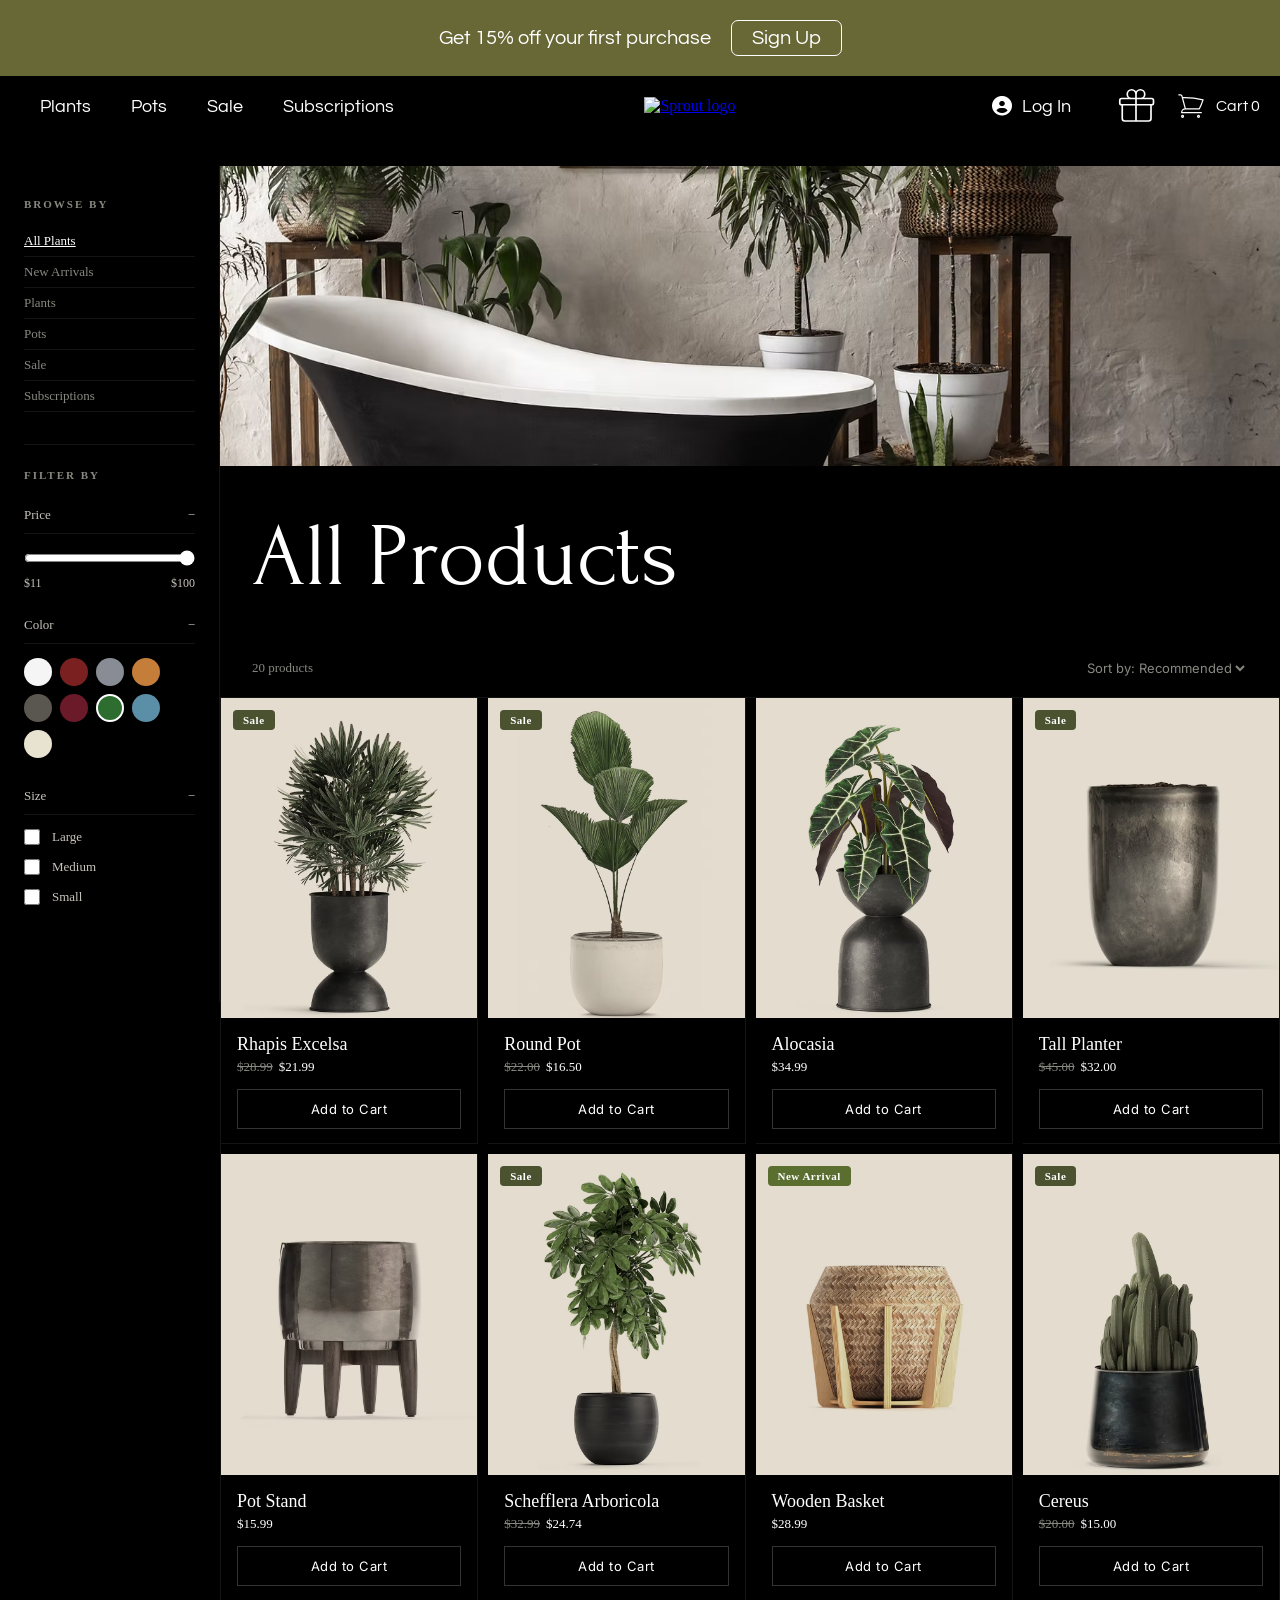
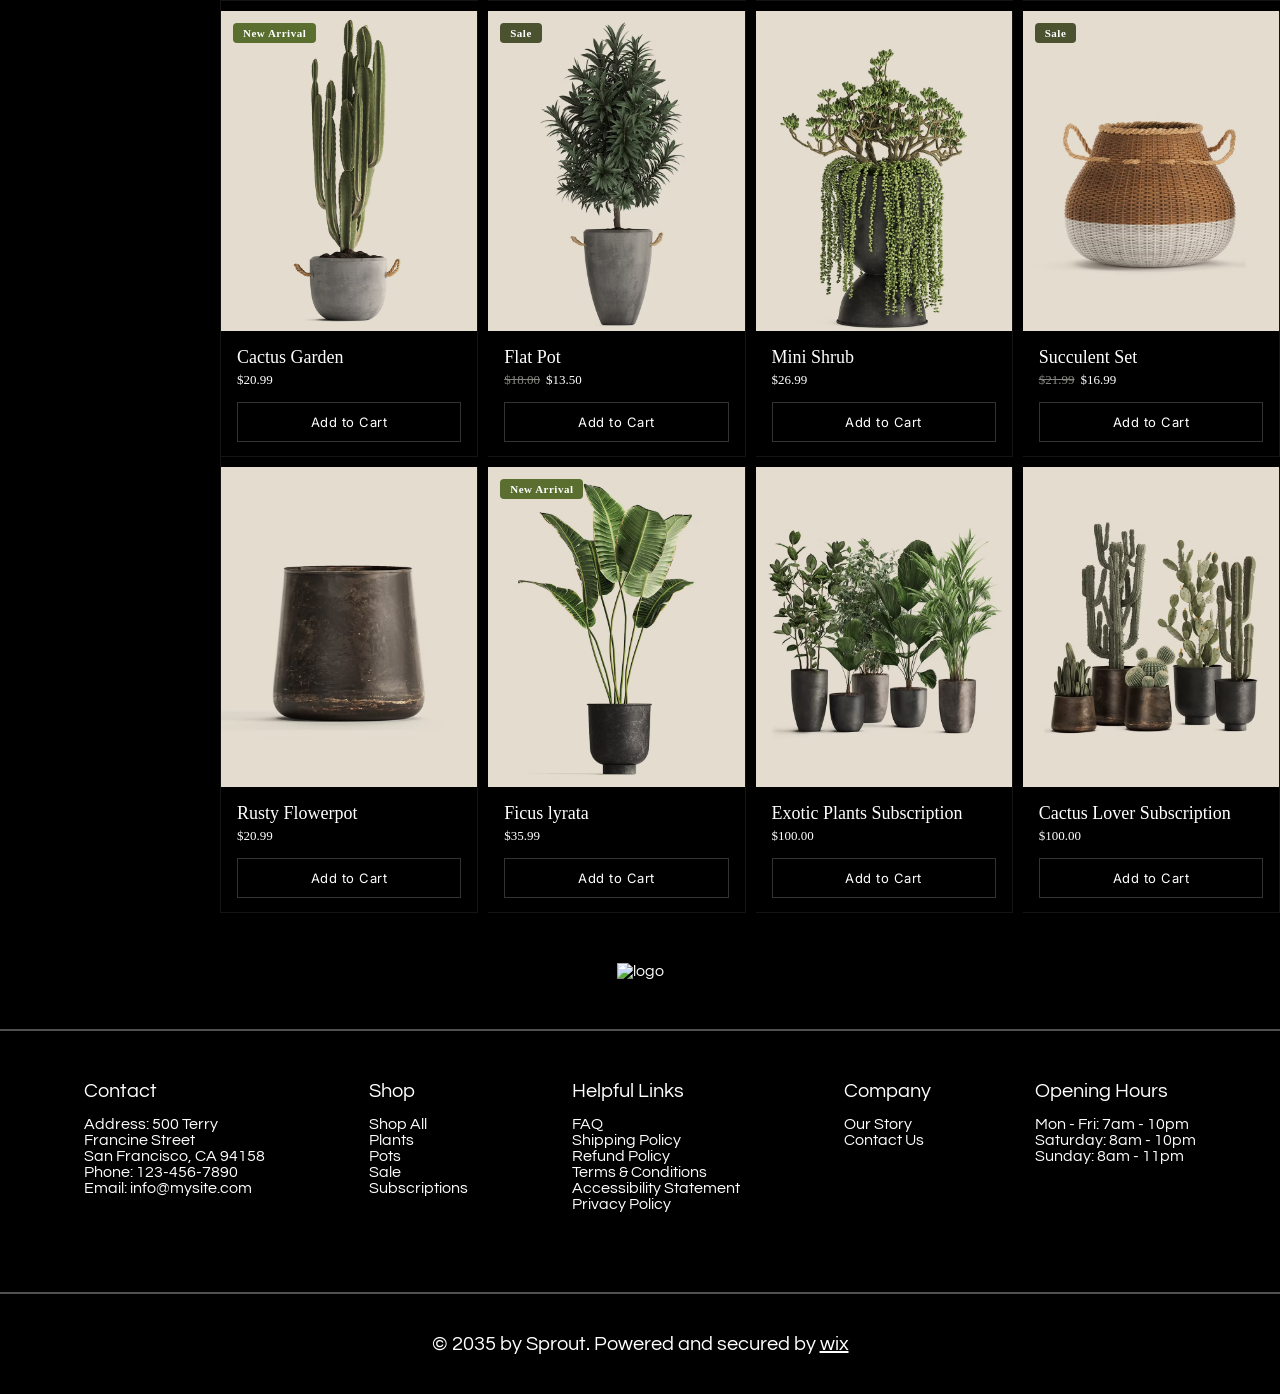
==== allplants.html @ 7a83be99 "first commit" ====
<!doctype html>
<html lang="en">
  <head>
    <meta charset="UTF-8" />
    <meta name="viewport" content="width=device-width, initial-scale=1.0" />
    <title>Sprout — Plant Store</title>

    <link rel="preconnect" href="https://fonts.googleapis.com" />
    <link rel="preconnect" href="https://fonts.gstatic.com" crossorigin />
    <link
      href="https://fonts.googleapis.com/css2?family=Playfair+Display:ital,wght@0,400;0,700;1,400&family=Inter:wght@300;400;500;600&family=Forum&family=Questrial&display=swap"
      rel="stylesheet"
    />

    <link rel="stylesheet" href="/style.css" />
    <link rel="stylesheet" href="/allplants.css" />

    <link
      rel="stylesheet"
      href="https://cdnjs.cloudflare.com/ajax/libs/font-awesome/6.5.2/css/all.min.css"
      integrity="sha512-SnH5WK+bZxgPHs44uWIX+LLJAJ9/2PkPKZ5QiAj6Ta86w+fsb2TkcmfRyVX3pBnMFcV7oQPJkl9QevSCWr3W6A=="
      crossorigin="anonymous"
      referrerpolicy="no-referrer"
    />
  </head>
  <body>
    <section>
      <div class="top-header">
        <p>Get 15% off your first purchase</p>
        <a href="#newsletter">Sign Up</a>
      </div>
      <header class="header">
        <nav>
          <ul class="nav-links desktop-nav">
            <li><a href="/plants.html">Plants</a></li>
            <li><a href="pots.html">Pots</a></li>
            <li><a href="sale.html">Sale</a></li>
            <li><a href="subscriptions.html">Subscriptions</a></li>
          </ul>

          <div class="logo-cont">
            <a href="index.html">
              <img
                src="https://static.wixstatic.com/shapes/c837a6_5bb979af6e4547baa7cdd9567a0bcd50.svg"
                alt="Sprout logo"
              />
            </a>
          </div>

          <div class="user-menu">
            <button type="button" class="login-btn">
              <i class="fa-solid fa-circle-user"></i>
              <p>Log In</p>
            </button>
            <svg
              xmlns="http://www.w3.org/2000/svg"
              fill="none"
              viewBox="0 0 24 24"
              stroke-width="1.5"
              stroke="currentColor"
              class="present-icon"
            >
              <path
                stroke-linecap="round"
                stroke-linejoin="round"
                d="M21 11.25v8.25a1.5 1.5 0 0 1-1.5 1.5H5.25a1.5 1.5 0 0 1-1.5-1.5v-8.25M12 4.875A2.625 2.625 0 1 0 9.375 7.5H12m0-2.625V7.5m0-2.625A2.625 2.625 0 1 1 14.625 7.5H12m0 0V21m-8.625-9.75h18c.621 0 1.125-.504 1.125-1.125v-1.5c0-.621-.504-1.125-1.125-1.125h-18c-.621 0-1.125.504-1.125 1.125v1.5c0 .621.504 1.125 1.125 1.125Z"
              />
            </svg>

            <a href="" class="cart-link">
              <svg
                xmlns="http://www.w3.org/2000/svg"
                fill="none"
                viewBox="0 0 24 24"
                stroke-width="1.5"
                stroke="currentColor"
                class="cart-icon"
              >
                <path
                  stroke-linecap="round"
                  stroke-linejoin="round"
                  d="M2.25 3h1.386c.51 0 .955.343 1.087.835l.383 1.437M7.5 14.25a3 3 0 0 0-3 3h15.75m-12.75-3h11.218c1.121-2.3 2.1-4.684 2.924-7.138a60.114 60.114 0 0 0-16.536-1.84M7.5 14.25 5.106 5.272M6 20.25a.75.75 0 1 1-1.5 0 .75.75 0 0 1 1.5 0Zm12.75 0a.75.75 0 1 1-1.5 0 .75.75 0 0 1 1.5 0Z"
                />
              </svg>
              <p>Cart 0</p>
            </a>
          </div>

          <button
            type="button"
            class="burger-menu"
            id="burgerMenu"
            aria-label="Open menu"
          >
            <i class="fa-solid fa-bars"></i>
          </button>
        </nav>

        <div class="nav-overlay" id="navOverlay"></div>

        <div class="mobile-nav" id="mobileNav">
          <div class="mobile-nav-top">
            <button type="button" class="login-btn">
              <i class="fa-solid fa-circle-user"></i>
              <p>Log In</p>
            </button>
            <button
              type="button"
              class="close-btn"
              id="closeMenu"
              aria-label="Close menu"
            >
              <i class="fa-solid fa-xmark"></i>
            </button>
          </div>
          <ul>
            <li><a href="plants.html">Plants</a></li>
            <li><a href="pots.html">Pots</a></li>
            <li><a href="sale.html">Sale</a></li>
            <li><a href="subscriptions.html">Subscriptions</a></li>
          </ul>
        </div>
      </header>
    </section>

    <div class="shop-layout">
      <aside class="sidebar" id="sidebar">
        <button class="sidebar-close" onclick="closeSidebar()">✕</button>
        <div class="sidebar-section">
          <div class="sidebar-label">Browse by</div>
          <ul class="sidebar-links">
            <li><a href="/allplants.html">All Plants</a></li>
            <li><a href="newarrival.html  ">New Arrivals</a></li>
            <li><a href="plants.html">Plants</a></li>
            <li><a href="pots.html">Pots</a></li>
            <li><a href="sale.html">Sale</a></li>
            <li><a href="subscriptions.html">Subscriptions</a></li>
          </ul>
        </div>

        <hr class="sidebar-divider" />

        <div class="sidebar-section">
          <div class="sidebar-label">Filter by</div>

          <div class="filter-row"><span>Price</span><span>−</span></div>
          <div class="price-range">
            <input
              type="range"
              class="price-slider"
              min="0"
              max="100"
              value="100"
            />
            <div class="price-vals"><span>$11</span><span>$100</span></div>
          </div>

          <div class="filter-row" style="margin-top: 16px">
            <span>Color</span><span>−</span>
          </div>
          <div class="color-swatches">
            <div class="swatch" style="background: #f5f5f5"></div>
            <div class="swatch" style="background: #7a2020"></div>
            <div class="swatch" style="background: #888c94"></div>
            <div class="swatch" style="background: #c47e3a"></div>
            <div class="swatch" style="background: #5a5650"></div>
            <div class="swatch" style="background: #6b1a2a"></div>
            <div class="swatch active" style="background: #2d6e30"></div>
            <div class="swatch" style="background: #5b8fa8"></div>
            <div class="swatch" style="background: #e8e2d0"></div>
          </div>

          <div class="filter-row" style="margin-top: 20px">
            <span>Size</span><span>−</span>
          </div>
          <div class="size-list">
            <div class="size-item">
              <input type="checkbox" id="sz-large" />
              <label for="sz-large">Large</label>
            </div>
            <div class="size-item">
              <input type="checkbox" id="sz-medium" />
              <label for="sz-medium">Medium</label>
            </div>
            <div class="size-item">
              <input type="checkbox" id="sz-small" />
              <label for="sz-small">Small</label>
            </div>
          </div>
        </div>
      </aside>

      <div class="product-area">
        <div class="hero-banner"></div>

        <div class="hero-title-bar">
          <h1>All Products</h1>
        </div>

        <div
          class="sidebar-overlay"
          id="overlay"
          onclick="closeSidebar()"
        ></div>

        <div class="product-toolbar">
          <button class="filter-toggle" onclick="openSidebar()">
            ⚙ Filter
          </button>
          <span>20 products</span>
          <select class="sort-select">
            <option>Sort by: Recommended</option>
            <option>Price: Low to High</option>
            <option>Price: High to Low</option>
            <option>Newest</option>
          </select>
        </div>

        <div class="product-grid">
          <div class="product-card">
            <div class="product-img">
              <div class="ph"></div>
              <div class="badge">Sale</div>
            </div>
            <div class="product-info">
              <div class="product-name">Rhapis Excelsa</div>
              <div class="product-price">
                <span class="orig">$28.99</span><span class="sale">$21.99</span>
              </div>
            </div>
            <button class="btn-cart">Add to Cart</button>
          </div>

          <div class="product-card">
            <div class="product-img">
              <div class="ph"></div>
              <div class="badge">Sale</div>
            </div>
            <div class="product-info">
              <div class="product-name">Round Pot</div>
              <div class="product-price">
                <span class="orig">$22.00</span><span class="sale">$16.50</span>
              </div>
            </div>
            <button class="btn-cart">Add to Cart</button>
          </div>

          <div class="product-card">
            <div class="product-img">
              <div class="ph"></div>
            </div>
            <div class="product-info">
              <div class="product-name">Alocasia</div>
              <div class="product-price"><span class="sale">$34.99</span></div>
            </div>
            <button class="btn-cart">Add to Cart</button>
          </div>

          <div class="product-card">
            <div class="product-img">
              <div class="ph"></div>
              <div class="badge">Sale</div>
            </div>
            <div class="product-info">
              <div class="product-name">Tall Planter</div>
              <div class="product-price">
                <span class="orig">$45.00</span><span class="sale">$32.00</span>
              </div>
            </div>
            <button class="btn-cart">Add to Cart</button>
          </div>

          <div class="product-card">
            <div class="product-img">
              <div class="ph"></div>
            </div>
            <div class="product-info">
              <div class="product-name">Pot Stand</div>
              <div class="product-price"><span class="sale">$15.99</span></div>
            </div>
            <button class="btn-cart">Add to Cart</button>
          </div>

          <div class="product-card">
            <div class="product-img">
              <div class="ph"></div>
              <div class="badge">Sale</div>
            </div>
            <div class="product-info">
              <div class="product-name">Schefflera Arboricola</div>
              <div class="product-price">
                <span class="orig">$32.99</span><span class="sale">$24.74</span>
              </div>
            </div>
            <button class="btn-cart">Add to Cart</button>
          </div>

          <div class="product-card">
            <div class="product-img">
              <div class="ph"></div>
              <div class="badge new">New Arrival</div>
            </div>
            <div class="product-info">
              <div class="product-name">Wooden Basket</div>
              <div class="product-price"><span class="sale">$28.99</span></div>
            </div>
            <button class="btn-cart">Add to Cart</button>
          </div>

          <div class="product-card">
            <div class="product-img">
              <div class="ph"></div>
              <div class="badge">Sale</div>
            </div>
            <div class="product-info">
              <div class="product-name">Cereus</div>
              <div class="product-price">
                <span class="orig">$20.00</span><span class="sale">$15.00</span>
              </div>
            </div>
            <button class="btn-cart">Add to Cart</button>
          </div>

          <div class="product-card">
            <div class="product-img">
              <div class="ph"></div>
              <div class="badge new">New Arrival</div>
            </div>
            <div class="product-info">
              <div class="product-name">Cactus Garden</div>
              <div class="product-price"><span class="sale">$20.99</span></div>
            </div>
            <button class="btn-cart">Add to Cart</button>
          </div>

          <div class="product-card">
            <div class="product-img">
              <div class="ph"></div>
              <div class="badge">Sale</div>
            </div>
            <div class="product-info">
              <div class="product-name">Flat Pot</div>
              <div class="product-price">
                <span class="orig">$18.00</span><span class="sale">$13.50</span>
              </div>
            </div>
            <button class="btn-cart">Add to Cart</button>
          </div>

          <div class="product-card">
            <div class="product-img">
              <div class="ph"></div>
            </div>
            <div class="product-info">
              <div class="product-name">Mini Shrub</div>
              <div class="product-price"><span class="sale">$26.99</span></div>
            </div>
            <button class="btn-cart">Add to Cart</button>
          </div>

          <div class="product-card">
            <div class="product-img">
              <div class="ph"></div>
              <div class="badge">Sale</div>
            </div>
            <div class="product-info">
              <div class="product-name">Succulent Set</div>
              <div class="product-price">
                <span class="orig">$21.99</span><span class="sale">$16.99</span>
              </div>
            </div>
            <button class="btn-cart">Add to Cart</button>
          </div>

          <div class="product-card">
            <div class="product-img">
              <div class="ph"></div>
            </div>
            <div class="product-info">
              <div class="product-name">Rusty Flowerpot</div>
              <div class="product-price"><span class="sale">$20.99</span></div>
            </div>
            <button class="btn-cart">Add to Cart</button>
          </div>

          <div class="product-card">
            <div class="product-img">
              <div class="ph"></div>
              <div class="badge new">New Arrival</div>
            </div>
            <div class="product-info">
              <div class="product-name">Ficus lyrata</div>
              <div class="product-price"><span class="sale">$35.99</span></div>
            </div>
            <button class="btn-cart">Add to Cart</button>
          </div>

          <div class="product-card">
            <div class="product-img">
              <div class="ph"></div>
            </div>
            <div class="product-info">
              <div class="product-name">Exotic Plants Subscription</div>
              <div class="product-price"><span class="sale">$100.00</span></div>
            </div>
            <button class="btn-cart">Add to Cart</button>
          </div>

          <div class="product-card">
            <div class="product-img">
              <div class="ph"></div>
            </div>
            <div class="product-info">
              <div class="product-name">Cactus Lover Subscription</div>
              <div class="product-price"><span class="sale">$100.00</span></div>
            </div>
            <button class="btn-cart">Add to Cart</button>
          </div>
        </div>
      </div>
    </div>

    <footer class="footer">
      <div class="logo-cont">
        <a href="">
          <img
            src="https://static.wixstatic.com/shapes/c837a6_5bb979af6e4547baa7cdd9567a0bcd50.svg"
            alt="logo"
          />
        </a>
      </div>
      <div class="info-cont">
        <ul>
          <li>Contact</li>
          <li>Address: 500 Terry</li>
          <li>Francine Street</li>
          <li>San Francisco, CA 94158</li>
          <li>Phone: 123-456-7890</li>
          <li>Email: info@mysite.com</li>
        </ul>

        <ul>
          <li>Shop</li>
          <li><a href="#">Shop All</a></li>
          <li><a href="#">Plants</a></li>
          <li><a href="#">Pots</a></li>
          <li><a href="#">Sale</a></li>
          <li><a href="#">Subscriptions</a></li>
        </ul>

        <ul>
          <li>Helpful Links</li>
          <li><a href="#">FAQ</a></li>
          <li><a href="#">Shipping Policy</a></li>
          <li><a href="#">Refund Policy</a></li>
          <li><a href="#">Terms & Conditions</a></li>
          <li><a href="#">Accessibility Statement</a></li>
          <li><a href="#">Privacy Policy</a></li>
        </ul>

        <ul>
          <li>Company</li>
          <li><a href="#">Our Story</a></li>
          <li><a href="#">Contact Us</a></li>
        </ul>

        <ul>
          <li>Opening Hours</li>
          <li>Mon - Fri: 7am - 10pm</li>
          <li>Saturday: 8am - 10pm</li>
          <li>Sunday: 8am - 11pm</li>
        </ul>
      </div>

      <p>
        © 2035 by Sprout. Powered and secured by
        <a href="https://www.wix.com/">wix</a>
      </p>
    </footer>

    <script src="/script.js"></script>
    <script>
      function openSidebar() {
        document.getElementById("sidebar").classList.add("open");
        document.getElementById("overlay").classList.add("open");
      }
      function closeSidebar() {
        document.getElementById("sidebar").classList.remove("open");
        document.getElementById("overlay").classList.remove("open");
      }
    </script>
  </body>
</html>
---- style.css ----
* {
  margin: 0;
  padding: 0;
  box-sizing: border-box;
}

html {
  scroll-behavior: smooth;
  overflow-x: hidden;
}

body {
  overflow-x: hidden;
}

/*////////////////////////////////////*/
/* header */
/*////////////////////////////////////*/

.hero-section {
  background-image: url("img/header.jpg");
  background-size: cover;
  background-position: center center;
  background-repeat: no-repeat;
  min-height: 900px;
}

.top-header {
  background-color: #686736;
  display: flex;
  align-items: center;
  justify-content: center;
  gap: 20px;
  padding: 20px 0;
}

.top-header p,
.top-header a {
  color: #fff;
  font-size: 20px;
  font-family: "Questrial", sans-serif;
}

.top-header a {
  text-decoration: none;
  border: 1px solid #fff;
  padding: 7px 20px;
  border-radius: 7px;
}

.top-header a:hover {
  text-decoration: underline;
}

.header {
  max-width: 1440px;
  margin: 0 auto;
  padding-top: 10px;
  position: relative;
}

.header nav {
  display: flex;
  justify-content: space-between;
  align-items: center;
  padding: 0 20px 0 20px;
}

.header nav ul {
  list-style: none;
  display: flex;
  gap: 40px;

  background-color: #000;
  padding: 10px 20px;
  border-radius: 10px;
  font-family: "Questrial", sans-serif;
}

.burger-menu {
  background-color: #000;
  color: #fff;
  padding: 10px 14px;
  display: none;
  font-size: 18px;
  border-radius: 5px;
  border: none;
  cursor: pointer;
  z-index: 1001;
}
.mobile-nav {
  position: fixed;
  top: 0;
  right: -100%;
  width: 100%;
  height: 100vh;
  background-color: #000;
  color: #fff;
  z-index: 1000;
  transition: right 0.3s ease;
  padding: 30px;

  display: flex;
  flex-direction: column;
}

.mobile-nav.open {
  right: 0;
}

.mobile-nav .login-btn {
  background-color: #000;
  border: 1px solid #fff;
  color: #fff;
  padding: 10px 20px;

  display: flex;
  gap: 5px;
  border-radius: 5px;
}

.mobile-nav-top {
  display: flex;
  justify-content: space-between;
  align-items: center;
}

.mobile-nav .close-btn {
  background: none;
  border: none;
  color: #fff;
  font-size: 28px;
  cursor: pointer;
}

.mobile-nav ul {
  flex: 1;
  display: flex;
  flex-direction: column;
  justify-content: center;
  align-items: center;
  gap: 40px;
  list-style: none;
}

.mobile-nav ul a {
  color: #fff;
  text-decoration: none;
  font-size: 40px;
  font-family: "Forum", serif;
}

.mobile-nav ul a:hover {
  text-decoration: underline;
}

.nav-overlay {
  display: none;
  position: fixed;
  inset: 0;
  background: rgba(0, 0, 0, 0.5);
  z-index: 999;
}

.nav-overlay.open {
  display: block;
}

.header nav ul a {
  text-decoration: none;
  color: #fff;
  font-size: 18px;
}

.header nav ul a:hover {
  text-decoration: underline;
}

.logo-cont img {
  height: 120px;
}

.user-menu {
  display: flex;
  align-items: center;
  gap: 20px;
}

.user-menu button {
  background-color: #000;
  font-family: "Questrial", sans-serif;
  color: #fff;
  font-size: 18px;
  width: 130px;
  height: 40px;
  border-radius: 10px;
  cursor: pointer;
  transition: 0.3s;
  border: none;
  display: flex;
  align-items: center;
  justify-content: center;
  gap: 10px;
}

.user-menu button i {
  font-size: 20px;
}

.user-menu button:hover p {
  color: #86705c;
}

.user-menu a {
  display: flex;
  align-items: center;
  color: #fff;
  text-decoration: none;
  gap: 10px;
  font-family: "Questrial", sans-serif;
}

.present-icon {
  width: 40px;
  height: 40px;
  color: #fff;
  stroke-width: 1px;
}

.cart-icon {
  width: 30px;
  height: 30px;
  stroke-width: 1px;
}

/*////////////////////////////////////*/
/* hero-content */
/*////////////////////////////////////*/

.hero-content {
  text-align: center;
  color: #fff;
  max-width: 1440px;
  margin: 100px auto 0 auto;
  padding: 0 20px;
}

.hero-content h1 {
  font-size: clamp(36px, 8vw, 120px);
  font-family: "Forum", serif;
  font-weight: 400;
  line-height: 1.1;
  animation: fadeInUp 2s forwards;
}

.hero-content p {
  font-size: 25px;
  margin-top: 20px;
  font-family: "Questrial", sans-serif;
  animation: fadeInUp 2s backwards 0.5s;
}

.hero-content a {
  text-decoration: none;
  margin-top: 40px;
  color: #fff;
  display: inline-block;
  font-family: "Questrial", sans-serif;
  border: 1px solid #fff;
  padding: 15px 30px;
  border-radius: 7px;
  font-size: 20px;
  animation: fadeInUp 2s backwards 1s;
}

.hero-content a:hover {
  text-decoration: underline;
}

/*////////////////////////////////////*/
/* new-arrivals-section */
/*////////////////////////////////////*/

.new-arrivals-section {
  background-color: #d9d4c9;
  min-height: 900px;
  padding-top: 60px;
}

.new-arrivals {
  max-width: 1440px;
  margin: 0 auto;
  padding: 0 20px;

  display: flex;
  justify-content: space-between;
  align-items: center;
}

.new-arrivals h2 {
  font-size: clamp(36px, 6vw, 70px);
  font-family: "Forum", serif;
  font-weight: 400;
}

.shop-all {
  font-family: "Questrial", sans-serif;
  text-decoration: none;
  background-color: #be5a09;
  color: #fff;
  font-size: 20px;
  padding: 15px 50px;
  border-radius: 6px;
  display: inline-block;
}

.shop-all:hover {
  text-decoration: underline;
}

.shop-all--footer {
  display: none;
}

.new-arrival-cards {
  display: grid;
  grid-template-columns: repeat(4, 1fr);
  gap: 20px;
  max-width: 1440px;
  margin: 60px auto 0;
  padding: 0 20px;
}

.card {
  position: relative;
}

.card span {
  background-color: #686736;
  position: absolute;
  font-size: 13px;
  font-family: "Questrial", sans-serif;
  padding: 2px 10px;
  color: #fff;
  top: 20px;
  left: 20px;
  border-radius: 5px;
  cursor: pointer;
}

.card a .img {
  width: 100%;
  aspect-ratio: 7 / 10;
  background-size: cover;
  transition: 0.3s;
}
.card:first-child a .img {
  background-image: url("img/Ficus_lyrata1.jpg");
}

.card:first-child a .img:hover {
  background-image: url("img/Ficus_lyrata2.jpg");
}

.card:nth-child(2) a .img {
  background-image: url("img/cactus1.jpg");
}

.card:nth-child(2) a .img:hover {
  background-image: url("img/cactus2.jpg");
}

.card:nth-child(3) a .img {
  background-image: url("img/Rusty Flowerpot2.jpg");
}

.card:nth-child(3) a .img:hover {
  background-image: url("img/Rusty_Flowerpot1.jpg");
}

.card:last-child a .img {
  background-image: url("img/wooden_basket1.jpg");
}

.card:last-child a .img:hover {
  background-image: url("img/wooden_basekt2.jpg");
}

.card a {
  text-decoration: none;
  color: #000;
}

.name {
  font-size: 25px;
  font-family: "Forum", serif;
  margin-top: 10px;
}

.price {
  font-size: 18px;
  font-family: "Questrial", sans-serif;
  margin-top: 5px;
}

.card button {
  display: inline-block;
  width: 100%;
  background-color: #d9d4c9;
  border: 1px solid #000;
  border-radius: 7px;
  padding: 10px;
  cursor: pointer;
  margin-top: 20px;

  transition: 0.3s;
}

.card button:hover {
  text-decoration: underline;
  background-color: #be5a09;
}

/*////////////////////////////////////*/
/* category-section  */
/*////////////////////////////////////*/
.category-section {
  min-height: 900px;
  background-color: #000;
  font-family: "Forum", serif;
  color: #fff;
  padding-bottom: 60px;
}

.category-section h3 {
  text-align: center;
  font-size: 45px;
  font-weight: 400;
  padding-top: 40px;
}

.category-section > p {
  text-align: center;
  font-size: clamp(48px, 15vw, 240px);
  line-height: 1;
}

.category-cards {
  display: grid;
  grid-template-columns: repeat(auto-fit, minmax(280px, 1fr));
  gap: 30px;
  justify-content: center;
  margin-top: 30px;
  padding: 0 20px;
  max-width: 1600px;
  margin-left: auto;
  margin-right: auto;
}

.img-container {
  overflow: hidden;
  width: 100%;
  aspect-ratio: 1;
}

.category-cards img {
  width: 100%;
  height: 100%;
  object-fit: cover;
  transition: transform 1s ease;
  display: block;
}

.category-cards div a {
  display: block;
  text-decoration: none;
}

.category-cards a p {
  color: #fff;
  font-size: 30px;
  padding-top: 15px;
}

.category-cards div a:hover .img-container img {
  transform: scale(1.05);
}

/*////////////////////////////////////*/
/* SeedtoSprout-section*/
/*////////////////////////////////////*/

.seedtoSprout-section {
  min-height: 900px;
  background-image:
    linear-gradient(rgba(0, 0, 0, 0.4), rgba(0, 0, 0, 0.4)),
    url("img/SeedtoSprout.jpg");
  background-size: cover;
  background-repeat: no-repeat;

  background-position: center center;
  color: #fff;
  text-align: center;
  font-family: "Forum", serif;
  padding-top: 80px;
}

.seedtoSprout-section h3 {
  font-size: clamp(36px, 8vw, 120px);
  font-weight: 400;
  padding: 0 20px;
}

.seedtoSprout-section p {
  font-size: clamp(16px, 2.5vw, 25px);
  max-width: 800px;
  width: 100%;
  margin: 40px auto 0 auto;
  padding: 0 20px;
}

.seedtoSprout-section a {
  text-decoration: none;
  color: #fff;
  display: inline-block;
  font-size: 25px;
  margin-top: 40px;
  border: 1px solid #fff;
  padding: 10px 20px;
  border-radius: 7px;
}

.seedtoSprout-section a:hover {
  text-decoration: underline;
}

/*////////////////////////////////////*/
/*subscriptionBsoxes-section*/
/*////////////////////////////////////*/

.subscriptionBsoxes-section {
  min-height: 900px;
  color: #fff;
  font-family: "Forum", serif;
  background-color: #000;
}

.subscriptionBsoxes-section > div {
  min-height: 900px;
  max-width: 1920px;
  display: flex;
  margin: 0 auto;
}

.left {
  flex: 1;
  background-image:
    linear-gradient(rgba(0, 0, 0, 0.2), rgba(0, 0, 0, 0.2)),
    url("img/suscriptionBox.jpg");
  background-size: cover;
}

.right {
  flex: 1;
  background-color: #be5a09;

  display: flex;
  flex-direction: column;
  justify-content: center;
}

.right > div {
  padding: 40px 40px 40px 90px;
  max-width: 600px;
}

.right h3 {
  font-size: clamp(28px, 4vw, 60px);
  max-width: 500px;
  width: 100%;
  font-weight: 400;
}

.right p {
  font-size: 20px;
  margin-bottom: 60px;
}

.right div div {
  display: flex;
  gap: 40px;
  align-items: center;
}

.right div div p {
  font-size: 25px;
  width: 200px;
}

.right div div div {
  width: 80px;
  height: 150px;
  border: 2px solid #fff;
  padding: 10px;
  border-radius: 70px;
}

.right div div:first-child {
  margin-bottom: 60px;
}

.right svg {
  width: 100%;
  height: 100%;

  fill: #fff;
}

.right a {
  text-decoration: none;
  font-size: 25px;
  color: #fff;
  border: 1px solid #fff;
  border-radius: 7px;
  padding: 15px 20px;
  width: fit-content;
}

.right a:hover {
  text-decoration: underline;
}

/*////////////////////////////////////*/
/*sproutGram-section*/
/*////////////////////////////////////*/
.sproutGram-section {
  min-height: 900px;
  background-color: #d9d4c9;
}

.sproutGram-section h3 {
  text-align: center;
  font-family: "Forum", serif;
  font-size: clamp(36px, 7vw, 100px);
  font-weight: 400;
  padding: 80px 20px 0;
}

.sproutGram-imgs {
  max-width: 1440px;
  margin: 0 auto;
  padding: 50px 20px 80px;
  display: grid;
  grid-template-columns: repeat(5, 1fr);
  gap: 5px;
}

.sproutGram-imgs > div {
  width: 100%;
  aspect-ratio: 1;
  position: relative;
  overflow: hidden;
}

.sproutGram-imgs img {
  width: 100%;
  height: 100%;
  object-fit: cover;
  cursor: pointer;
  transition: transform 0.3s ease;
}

.img-overlay {
  width: 100%;
  height: 100%;
  position: absolute;
  top: 0;
  left: 0;
  background-color: rgba(0, 0, 0, 0.5);
  display: flex;
  align-items: center;
  justify-content: center;
  opacity: 0;
  cursor: pointer;
  transition: transform 0.3s ease;
}

.img-overlay p {
  font-size: 20px;
  color: #fff;
}

.sproutGram-imgs > div:hover .img-overlay {
  opacity: 1;
}

.sproutGram-imgs > div:hover img {
  transform: scale(1.03);
}

/*////////////////////////////////////*/
/*newsletter-section*/
/*////////////////////////////////////*/

.newsletter-section {
  min-height: 900px;
  padding: 80px 10%;
  background:
    linear-gradient(rgba(0, 0, 0, 0.6), rgba(0, 0, 0, 0.6)),
    url("img/newsletter.jpg");
  background-size: cover;
  background-position: center;
  color: #fff;
  font-family: "Forum", serif;
}

.newsletter-container {
  max-width: 1400px;
  margin: auto;
  display: flex;
  flex-wrap: wrap;
  justify-content: space-between;
  gap: 80px;
  align-items: center;
}

.newsletter-content {
  flex: 1;
}

.newsletter-content h2 {
  font-size: clamp(1.5rem, 4vw, 3rem);
  line-height: 1.2;
  font-family: Georgia, serif;
  margin-bottom: 30px;
}

.discount {
  font-size: 1.6rem;
  margin-bottom: 50px;
}

.discount span {
  color: #d49a45;
  font-weight: bold;
}

.feature {
  margin-bottom: 35px;
}

.feature h4 {
  font-size: 1.5rem;
  margin-bottom: 8px;
}

.feature p {
  color: #d4d4d4;
}

.form-card {
  flex: 1;
  background: rgba(15, 18, 11, 0.8);
  border: 1px solid rgba(212, 154, 69, 0.3);
  border-radius: 25px;
  padding: 50px;
  backdrop-filter: blur(12px);
}

.form-card h3 {
  text-align: center;
  font-size: 2.5rem;
  font-family: Georgia, serif;
  margin-bottom: 15px;
}

.form-card p {
  text-align: center;
  margin-bottom: 35px;
  font-size: 1.2rem;
}

.form-card p span {
  color: #d49a45;
  font-weight: bold;
}

.input-group {
  margin-bottom: 25px;
}

.input-group label {
  display: block;
  margin-bottom: 10px;
}

.input-group input,
.input-group select {
  width: 100%;
  height: 60px;
  padding: 0 20px;
  background: transparent;
  border: 1px solid rgba(212, 154, 69, 0.4);
  border-radius: 12px;
  color: white;
  font-size: 1rem;
}

.input-group option {
  color: #000;
}

.input-group input::placeholder {
  color: #bdbdbd;
}

.input-group input:focus,
.input-group select:focus {
  outline: none;
  border-color: #d49a45;
}

.checkbox-group {
  display: flex;
  gap: 10px;
  align-items: flex-start;
  margin: 25px 0;
}

.checkbox-group input {
  width: 18px;
  height: 18px;
  accent-color: #d49a45;
}

.form-card button {
  width: 100%;
  height: 65px;
  border: none;
  border-radius: 12px;
  background: #d49a45;
  color: white;
  font-size: 1.2rem;
  cursor: pointer;
  transition: 0.3s;
}

.form-card button:hover {
  transform: translateY(-3px);
  background: #e0a754;
}

/*////////////////////////////////////*/
/*footer*/
/*////////////////////////////////////*/

.footer {
  min-height: fit-content;
  background-color: #000;
  color: #fff;
  font-family: "Questrial", sans-serif;
}

.footer a {
  text-decoration: none;
  color: #fff;
}

.footer .logo-cont {
  display: flex;
  align-items: center;
  justify-content: center;
  padding: 50px 0;
}

.info-cont {
  max-width: 1440px;
  border-top: 2px solid #505050;
  border-bottom: 2px solid #505050;
  margin: 0 auto;
  display: flex;
  flex-wrap: wrap;
  justify-content: space-evenly;
  gap: 40px;
  padding: 50px 20px 80px;
}

.info-cont ul {
  list-style: none;
}

.info-cont ul li {
  font-size: 16px;
}

.info-cont ul li:first-child {
  margin-bottom: 15px;
  font-size: 20px;
}

.footer p {
  text-align: center;
  font-size: 20px;
  padding: 40px 0;
}

.footer p a {
  text-decoration: underline;
}

@keyframes fadeInUp {
  from {
    opacity: 0;
    transform: translateY(50px);
  }
  to {
    opacity: 1;
    transform: translateY(0);
  }
}

/*////////////////////////////////////*/
/* Responsive */
/*////////////////////////////////////*/

/* Desktop */

/* Laptop / Tablet Landscape */
@media (max-width: 992px) {
  .header nav .desktop-nav {
    display: none;
  }

  .burger-menu {
    display: flex;
    align-items: center;
    justify-content: center;
  }

  .header nav .login-btn {
    display: none;
  }

  .header nav {
    display: grid;
    grid-template-columns: 1fr auto 1fr;
    grid-template-areas: "user logo burger";
    align-items: center;
    gap: 10px;
  }

  .user-menu {
    grid-area: user;
    justify-self: start;
  }

  .logo-cont {
    grid-area: logo;
    text-align: center;
  }

  .burger-menu {
    grid-area: burger;
    justify-self: end;
  }

  .logo-cont img {
    height: 90px;
  }

  .hero-section {
    min-height: 700px;
  }

  .hero-content {
    margin-top: 60px;
  }

  .hero-content p {
    font-size: 20px;
  }

  .new-arrivals-section,
  .category-section,
  .seedtoSprout-section,
  .subscriptionBsoxes-section,
  .sproutGram-section,
  .newsletter-section {
    min-height: auto;
    padding-bottom: 60px;
  }

  .new-arrivals {
    flex-direction: column;
    align-items: center;
    text-align: center;
    gap: 0;
  }

  .shop-all--header {
    display: none;
  }

  .shop-all--footer {
    display: block;
    width: fit-content;
    margin: 40px auto 0 auto;
  }

  .new-arrival-cards {
    grid-template-columns: repeat(2, 1fr);
    margin-top: 40px;
  }

  .card {
    text-align: center;
  }

  .card span {
    position: static;
    display: inline-block;
    margin-top: 16px;
    padding: 4px 16px;
    border-radius: 20px;
  }

  .subscriptionBsoxes-section > div {
    display: flex;
    flex-direction: column;
    min-height: auto;
  }

  .left {
    order: 2;
    min-height: 400px;
    width: 100%;
  }

  .right {
    order: 1;
    min-height: auto;
    width: 100%;
    padding: 60px 0 50px;
  }

  .right > div {
    padding: 20px 40px 30px;
    max-width: none;
    margin: 0 auto;
  }

  .right div div {
    flex-direction: row;
    align-items: center;
  }

  .right div div div {
    flex-shrink: 0;
  }

  .newsletter-container {
    flex-direction: column;
    gap: 40px;
  }

  .newsletter-content,
  .form-card {
    width: 100%;
  }

  .form-card {
    padding: 30px;
  }

  body.menu-open .header .user-menu,
  body.menu-open .burger-menu {
    visibility: hidden;
  }
}

/* Tablet */
@media (max-width: 768px) {
  .logo-cont img {
    height: 80px;
  }

  .user-menu {
    gap: 12px;
  }

  .cart-link p {
    display: none;
  }

  .present-icon {
    width: 32px;
    height: 32px;
  }

  .hero-section {
    min-height: 550px;
  }

  .hero-content {
    margin-top: 40px;
  }

  .hero-content a {
    font-size: 18px;
    padding: 12px 24px;
  }

  .top-header {
    flex-direction: column;
    gap: 10px;
    padding: 14px 20px;
    text-align: center;
  }

  .top-header p,
  .top-header a {
    font-size: 16px;
  }

  .shop-all--footer {
    font-size: 18px;
    padding: 12px 30px;
  }

  .category-section h3 {
    font-size: 32px;
    padding: 40px 20px 0;
  }

  .right > div {
    padding: 20px 20px 30px;
  }

  .right h3 {
    text-align: center;
    max-width: none;
  }

  .right p {
    text-align: center;
    margin-bottom: 40px;
  }

  .right > div {
    display: grid;
    grid-template-columns: 1fr 1fr;
    justify-items: center;
    column-gap: 20px;
  }

  .right > div > h3,
  .right > div > p,
  .right > div > a {
    grid-column: 1 / -1;
  }

  .right div div {
    flex-direction: column;
    align-items: center;
    gap: 16px;
    margin-bottom: 0 !important;
  }

  .right div div p {
    width: 100%;
    text-align: center;
    margin-top: 12px;
  }

  .right > div > a {
    margin: 20px auto 0;
  }

  .newsletter-section {
    padding: 60px 20px;
  }

  .discount {
    font-size: 1.2rem;
  }

  .info-cont {
    flex-direction: column;
    align-items: center;
    text-align: center;
    padding-bottom: 50px;
  }

  .footer p {
    font-size: 16px;
    padding: 30px 20px;
  }
}

/* Mobile */
@media (max-width: 500px) {
  .hero-section {
    min-height: 480px;
  }

  .hero-content p {
    font-size: 16px;
  }

  .new-arrival-cards {
    grid-template-columns: 1fr;
  }

  .sproutGram-imgs {
    grid-template-columns: repeat(2, 1fr);
  }

  .form-card h3 {
    font-size: 1.8rem;
  }

  .category-section > h3 {
    font-size: 20px;
  }

  .category-section > p {
    font-size: 40px;
  }
  .img-container {
    aspect-ratio: 5/ 3;
  }

  .input-group input,
  .input-group select {
    height: 50px;
  }

  .form-card button {
    height: 55px;
    font-size: 1rem;
  }
}
---- allplants.css ----
* {
  margin: 0;
  padding: 0;
  box-sizing: border-box;
}

html {
  scroll-behavior: smooth;
  overflow-x: hidden;
}

body {
  background-color: #000;
}

/* ── HERO BANNER — product-area-ს შიგნით, სრული სიგანე ── */
.hero-banner {
  width: 100%;
  height: 300px;
  background-image: url(img/allplantsbanner.jpg);
  background-size: cover;
  background-position: center;
}

.hero-title-bar {
  background: #000;
  padding: 40px 0 32px 0;
}

.hero-title-bar h1 {
  font-family: "Forum", serif;
  font-size: clamp(36px, 5vw, 64px);
  font-weight: 400;
  padding-left: 32px;
  letter-spacing: -0.5px;
  color: #ffffff;
  font-size: 90px;
}

/* ── SHOP LAYOUT ── */
.shop-layout {
  max-width: 1650px;
  display: flex;
  min-height: 100vh;
  align-items: flex-start;
  margin: 40px auto 0 auto;
}

/* ── SIDEBAR ── */
.sidebar {
  width: 220px;
  flex-shrink: 0;
  padding: 32px 24px;
  border-right: 1px solid rgba(255, 255, 255, 0.08);
  position: sticky;
  top: 64px;
  height: calc(100vh - 64px);
  overflow-y: auto;
}
.sidebar-section {
  margin-bottom: 32px;
}
.sidebar-label {
  font-size: 11px;
  font-weight: 600;
  letter-spacing: 2px;
  text-transform: uppercase;
  color: #888880;
  margin-bottom: 16px;
}
.sidebar-links {
  list-style: none;
}
.sidebar-links li {
  font-size: 13px;
  color: #c8c4bc;
  padding: 7px 0;
  cursor: pointer;
  border-bottom: 1px solid rgba(255, 255, 255, 0.08);
}

.sidebar-links a {
  text-decoration: none;
  color: #888880;
}

.sidebar-links li:first-child a {
  color: #ffffff;
  text-decoration: underline;
}
.sidebar-links li a:hover {
  color: #ffffff;
}

.sidebar-divider {
  border: none;
  border-top: 1px solid rgba(255, 255, 255, 0.08);
  margin: 0 0 24px;
}
.filter-row {
  display: flex;
  justify-content: space-between;
  align-items: center;
  font-size: 13px;
  color: #c8c4bc;
  cursor: pointer;
  padding: 10px 0;
  border-bottom: 1px solid rgba(255, 255, 255, 0.08);
}
.filter-row:hover {
  color: white;
}
.price-range {
  margin-top: 16px;
}
.price-slider {
  width: 100%;
  accent-color: #ffffff;
  margin-bottom: 10px;
}
.price-vals {
  display: flex;
  justify-content: space-between;
  font-size: 12px;
  color: #c8c4bc;
}

/* ── COLOR SWATCHES ── */
.color-swatches {
  display: flex;
  flex-wrap: wrap;
  gap: 8px;
  margin-top: 14px;
  margin-bottom: 4px;
}
.swatch {
  width: 28px;
  height: 28px;
  border-radius: 50%;
  cursor: pointer;
  border: 2px solid transparent;
  transition: border-color 0.15s;
}
.swatch:hover {
  border-color: rgba(255, 255, 255, 0.5);
}
.swatch.active {
  border-color: #ffffff;
}

/* ── SIZE CHECKBOXES ── */
.size-list {
  margin-top: 14px;
  display: flex;
  flex-direction: column;
  gap: 14px;
}
.size-item {
  display: flex;
  align-items: center;
  gap: 12px;
  cursor: pointer;
}
.size-item input[type="checkbox"] {
  width: 16px;
  height: 16px;
  accent-color: #ffffff;
  cursor: pointer;
  flex-shrink: 0;
  border-radius: 2px;
}
.size-item label {
  font-size: 13px;
  color: #c8c4bc;
  cursor: pointer;
}
.size-item:hover label {
  color: white;
}

/* ── PRODUCT AREA ── */
.product-area {
  flex: 1;
  padding: 0;
  min-width: 0;
}
.product-toolbar {
  display: flex;
  justify-content: space-between;
  align-items: center;
  padding: 20px 32px;
  border-bottom: 1px solid rgba(255, 255, 255, 0.08);
  font-size: 13px;
  color: #888880;
}
.sort-select {
  background: transparent;
  border: none;
  color: #888880;
  font-size: 13px;
  font-family: "Inter", sans-serif;
  cursor: pointer;
}
.sort-select option {
  background: #222;
}

/* ── PRODUCT GRID ── */
.product-grid {
  display: grid;
  grid-template-columns: repeat(4, 1fr);
  border-left: 1px solid rgba(255, 255, 255, 0.08);
  gap: 10px;
}
.product-card {
  border-right: 1px solid rgba(255, 255, 255, 0.08);
  border-bottom: 1px solid rgba(255, 255, 255, 0.08);
}
.product-img {
  background-color: #e4dccf;
  aspect-ratio: 0.8;
  position: relative;
  display: flex;
  align-items: center;
  justify-content: center;
  overflow: hidden;
}
.product-img .ph {
  width: 100%;
  height: 100%;
  background-repeat: no-repeat;
  background-position: center center;
  background-size: cover;
  transition: 0.3s;
}

.product-grid .product-card:first-child .ph {
  background-image: url("img/rhapispalm1.jpg");
}
.product-grid .product-card:first-child .ph:hover {
  background-image: url("img/rhapispalm2.jpg");
}

.product-grid .product-card:nth-child(2) .ph {
  background-image: url("img/beigepot1.jpg");
}
.product-grid .product-card:nth-child(2) .ph:hover {
  background-image: url("img/beigepot2.jpg");
}

.product-grid .product-card:nth-child(3) .ph {
  background-image: url("img/aokazia_amazonian1.jpg");
}
.product-grid .product-card:nth-child(3) .ph:hover {
  background-image: url("img/aokazia_amazonian2.jpg");
}

.product-grid .product-card:nth-child(5) .ph {
  background-image: url("img/potstand.jpg");
}
.product-grid .product-card:nth-child(5) .ph:hover {
  background-image: url("img/potstand2.jpg");
}

.product-grid .product-card:nth-child(4) .ph {
  background-image: url("img/metalpot1.jpg");
}
.product-grid .product-card:nth-child(4) .ph:hover {
  background-image: url("img/metalpot2.jpg");
}

.product-grid .product-card:nth-child(6) .ph {
  background-image: url("img/scheffleraarboricola1.jpg");
}
.product-grid .product-card:nth-child(6) .ph:hover {
  background-image: url("img/scheffleraarboricola2.jpg");
}

.product-grid .product-card:nth-child(7) .ph {
  background-image: url("img/wooden_basket1.jpg");
}
.product-grid .product-card:nth-child(7) .ph:hover {
  background-image: url("img/wooden_basekt2.jpg");
}

.product-grid .product-card:nth-child(8) .ph {
  background-image: url("img/cereus1.jpg");
}
.product-grid .product-card:nth-child(8) .ph:hover {
  background-image: url("img/cereus2.jpg");
}

.product-grid .product-card:nth-child(9) .ph {
  background-image: url("img/cactus1.jpg");
}
.product-grid .product-card:nth-child(9) .ph:hover {
  background-image: url("img/cactus2.jpg");
}

.product-grid .product-card:nth-child(10) .ph {
  background-image: url("img/concretepot.jpg");
}
.product-grid .product-card:nth-child(10) .ph:hover {
  background-image: url("img/concretepot2.jpg");
}

.product-grid .product-card:nth-child(11) .ph {
  background-image: url("img/crassula1.jpg");
}
.product-grid .product-card:nth-child(11) .ph:hover {
  background-image: url("img/crassula2.jpg");
}

.product-grid .product-card:nth-child(12) .ph {
  background-image: url("img/rattanbasket1.jpg");
}
.product-grid .product-card:nth-child(12) .ph:hover {
  background-image: url("img/rattanbasket2.jpg");
}

.product-grid .product-card:nth-child(13) .ph {
  background-image: url("img/Rusty\ Flowerpot2.jpg");
}
.product-grid .product-card:nth-child(13) .ph:hover {
  background-image: url("img/Rusty_Flowerpot1.jpg");
}

.product-grid .product-card:nth-child(14) .ph {
  background-image: url("img/Ficus_lyrata1.jpg");
}
.product-grid .product-card:nth-child(14) .ph:hover {
  background-image: url("img/Ficus_lyrata2.jpg");
}

.product-grid .product-card:nth-child(15) .ph {
  background-image: url("img/exoticplants1.jpg");
}
.product-grid .product-card:nth-child(15) .ph:hover {
  background-image: url("img/exoticplants2.jpg");
}

.product-grid .product-card:nth-child(16) .ph {
  background-image: url("img/cactuslover1.jpg");
}
.product-grid .product-card:nth-child(16) .ph:hover {
  background-image: url("img/cactuslover2.jpg");
}

.badge {
  position: absolute;
  top: 12px;
  left: 12px;
  background: #4a5230;
  color: white;
  font-size: 11px;
  font-weight: 600;
  letter-spacing: 0.5px;
  padding: 4px 10px;
  border-radius: 4px;
}
.badge.new {
  background: #5a6e30;
}
.product-info {
  padding: 16px 16px 0;
}
.product-name {
  font-size: 18px;
  font-weight: 500;
  margin-bottom: 4px;
  color: white;
}
.product-price {
  font-size: 13px;
  color: #c8c4bc;
}
.product-price .orig {
  text-decoration: line-through;
  color: #888880;
  margin-right: 6px;
}
.product-price .sale {
  color: white;
}
.btn-cart {
  display: block;
  width: calc(100% - 32px);
  margin: 14px 16px;
  padding: 11px;
  background: transparent;
  border: 1px solid rgba(255, 255, 255, 0.2);
  color: white;
  font-size: 13px;
  font-family: "Inter", sans-serif;
  cursor: pointer;
  letter-spacing: 0.5px;
  transition: background 0.2s;
}
.btn-cart:hover {
  background: rgba(255, 255, 255, 0.08);
}

/* FILTER TOGGLE */
.filter-toggle {
  display: none;
  align-items: center;
  gap: 8px;
  background: transparent;
  border: 1px solid rgba(255, 255, 255, 0.2);
  color: #c8c4bc;
  font-size: 13px;
  font-family: "Inter", sans-serif;
  padding: 8px 16px;
  cursor: pointer;
}
.sidebar-close {
  display: none;
}

/* ── RESPONSIVE ── */
@media (max-width: 1200px) {
  nav {
    padding: 0 32px;
  }
  .sidebar {
    width: 200px;
  }
  .product-grid {
    grid-template-columns: repeat(3, 1fr);
  }
}
@media (max-width: 992px) {
  nav {
    padding: 0 24px;
  }
  .nav-links {
    gap: 20px;
  }
  .hero-title-bar h1 {
    padding-left: 24px;
  }
  .filter-toggle {
    display: flex;
  }
  .shop-layout {
    flex-direction: column;
  }
  .sidebar {
    position: fixed;
    top: 0;
    left: -280px;
    width: 280px;
    height: 100vh;
    z-index: 200;
    background: #111;
    border-right: 1px solid rgba(255, 255, 255, 0.12);
    transition: left 0.3s ease;
    padding: 60px 20px 24px;
  }
  .sidebar.open {
    left: 0;
  }
  .sidebar-close {
    display: flex;
    position: absolute;
    top: 16px;
    right: 16px;
    background: none;
    border: none;
    color: #c8c4bc;
    font-size: 22px;
    cursor: pointer;
  }
  .sidebar-overlay {
    display: none;
    position: fixed;
    inset: 0;
    background: rgba(0, 0, 0, 0.6);
    z-index: 199;
  }
  .sidebar-overlay.open {
    display: block;
  }
  .product-area {
    width: 100%;
  }
  .product-toolbar {
    padding: 14px 16px;
  }
  .product-grid {
    grid-template-columns: repeat(3, 1fr);
  }
  .hero-banner {
    height: 220px;
  }
}
@media (max-width: 768px) {
  nav {
    padding: 0 16px;
    height: 56px;
  }
  .nav-links {
    display: none;
  }
  .hero-banner {
    height: 200px;
    font-size: 12px;
  }
  .hero-title-bar {
    padding: 24px 0 20px;
  }
  .hero-title-bar h1 {
    padding-left: 16px;
    font-size: 36px;
  }
  .product-grid {
    grid-template-columns: repeat(2, 1fr);
  }
}
@media (max-width: 500px) {
  .hero-banner {
    height: 140px;
  }
  .hero-title-bar h1 {
    font-size: 26px;
    padding-left: 12px;
  }
  .product-grid {
    grid-template-columns: repeat(2, 1fr);
  }
  .product-toolbar {
    flex-direction: column;
    align-items: flex-start;
    gap: 8px;
    padding: 10px 12px;
  }
  .product-name {
    font-size: 13px;
  }
  .btn-cart {
    font-size: 12px;
    padding: 9px;
  }
}
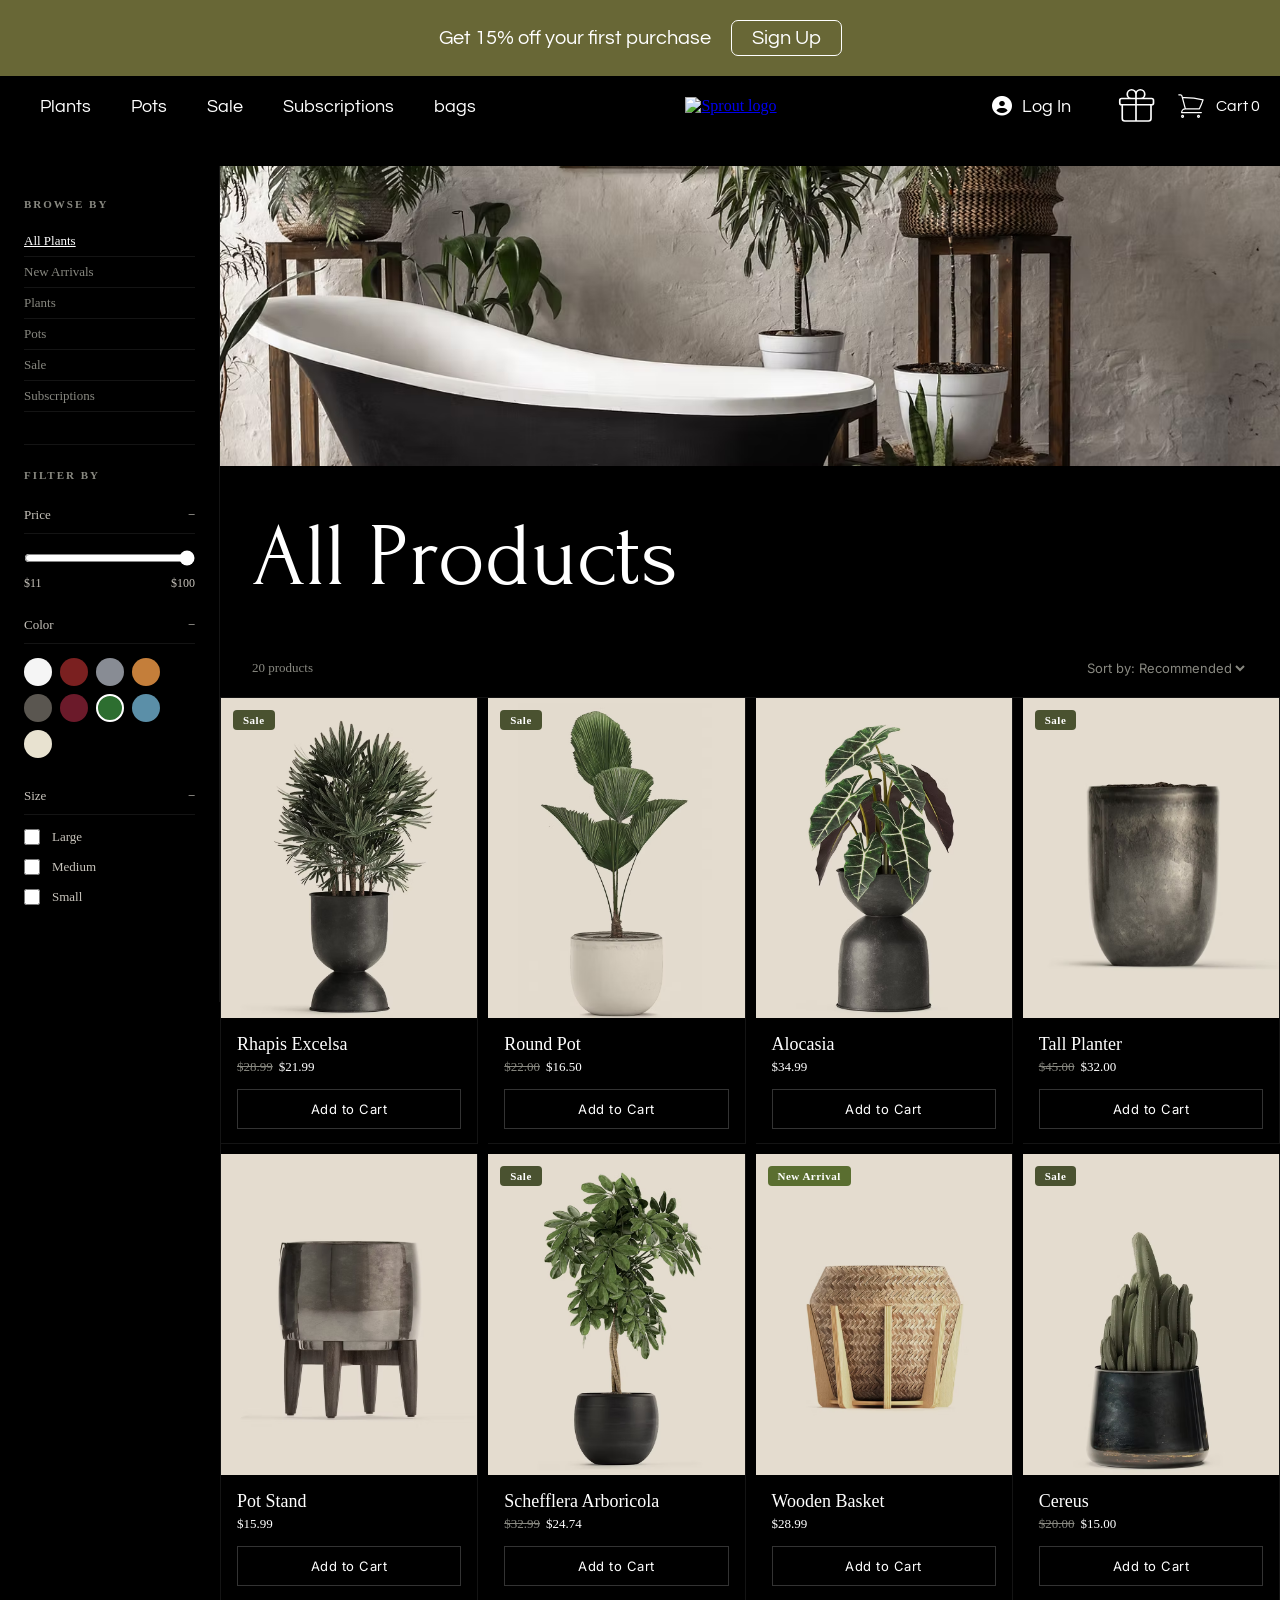
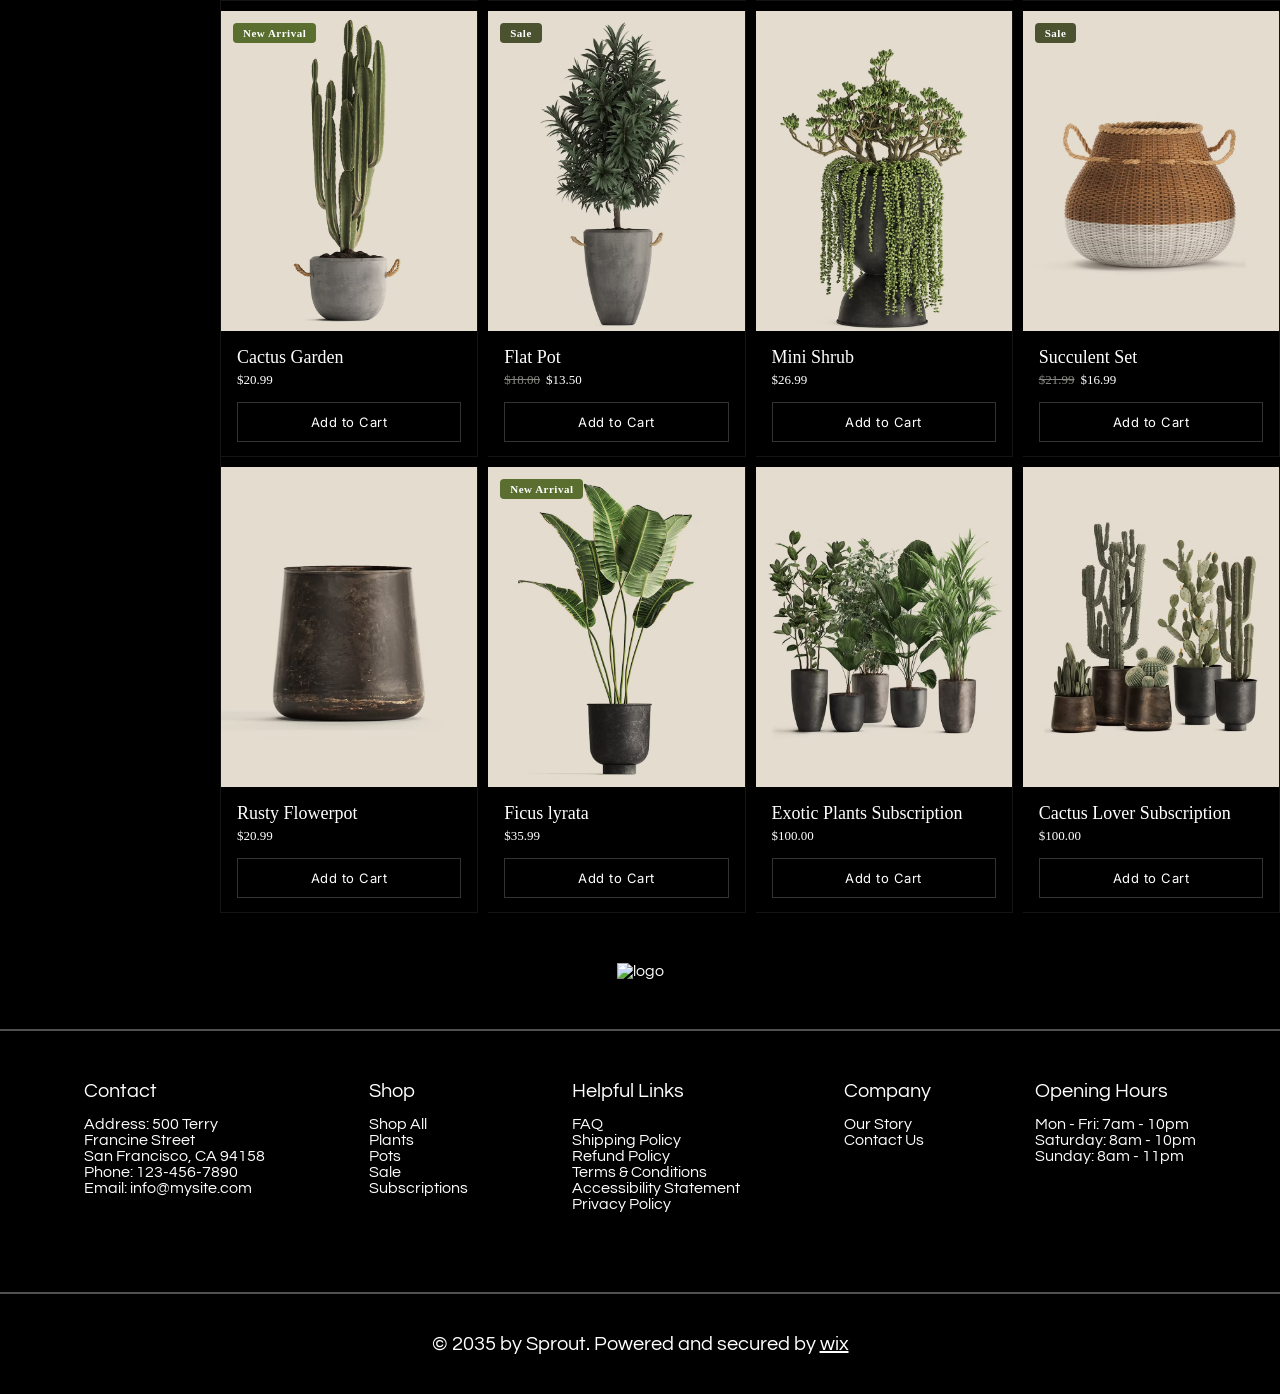
==== commit 9bc8ea10: "update project" ====
--- a/allplants.html
+++ b/allplants.html
@@ -32,10 +32,11 @@
       <header class="header">
         <nav>
           <ul class="nav-links desktop-nav">
-            <li><a href="/plants.html">Plants</a></li>
+            <li><a href="plants.html">Plants</a></li>
             <li><a href="pots.html">Pots</a></li>
             <li><a href="sale.html">Sale</a></li>
             <li><a href="subscriptions.html">Subscriptions</a></li>
+            <li><a href="backpack.html">bags</a></li>
           </ul>
 
           <div class="logo-cont">
@@ -129,7 +130,7 @@
         <div class="sidebar-section">
           <div class="sidebar-label">Browse by</div>
           <ul class="sidebar-links">
-            <li><a href="/allplants.html">All Plants</a></li>
+            <li><a href="allplants.html">All Plants</a></li>
             <li><a href="newarrival.html  ">New Arrivals</a></li>
             <li><a href="plants.html">Plants</a></li>
             <li><a href="pots.html">Pots</a></li>
